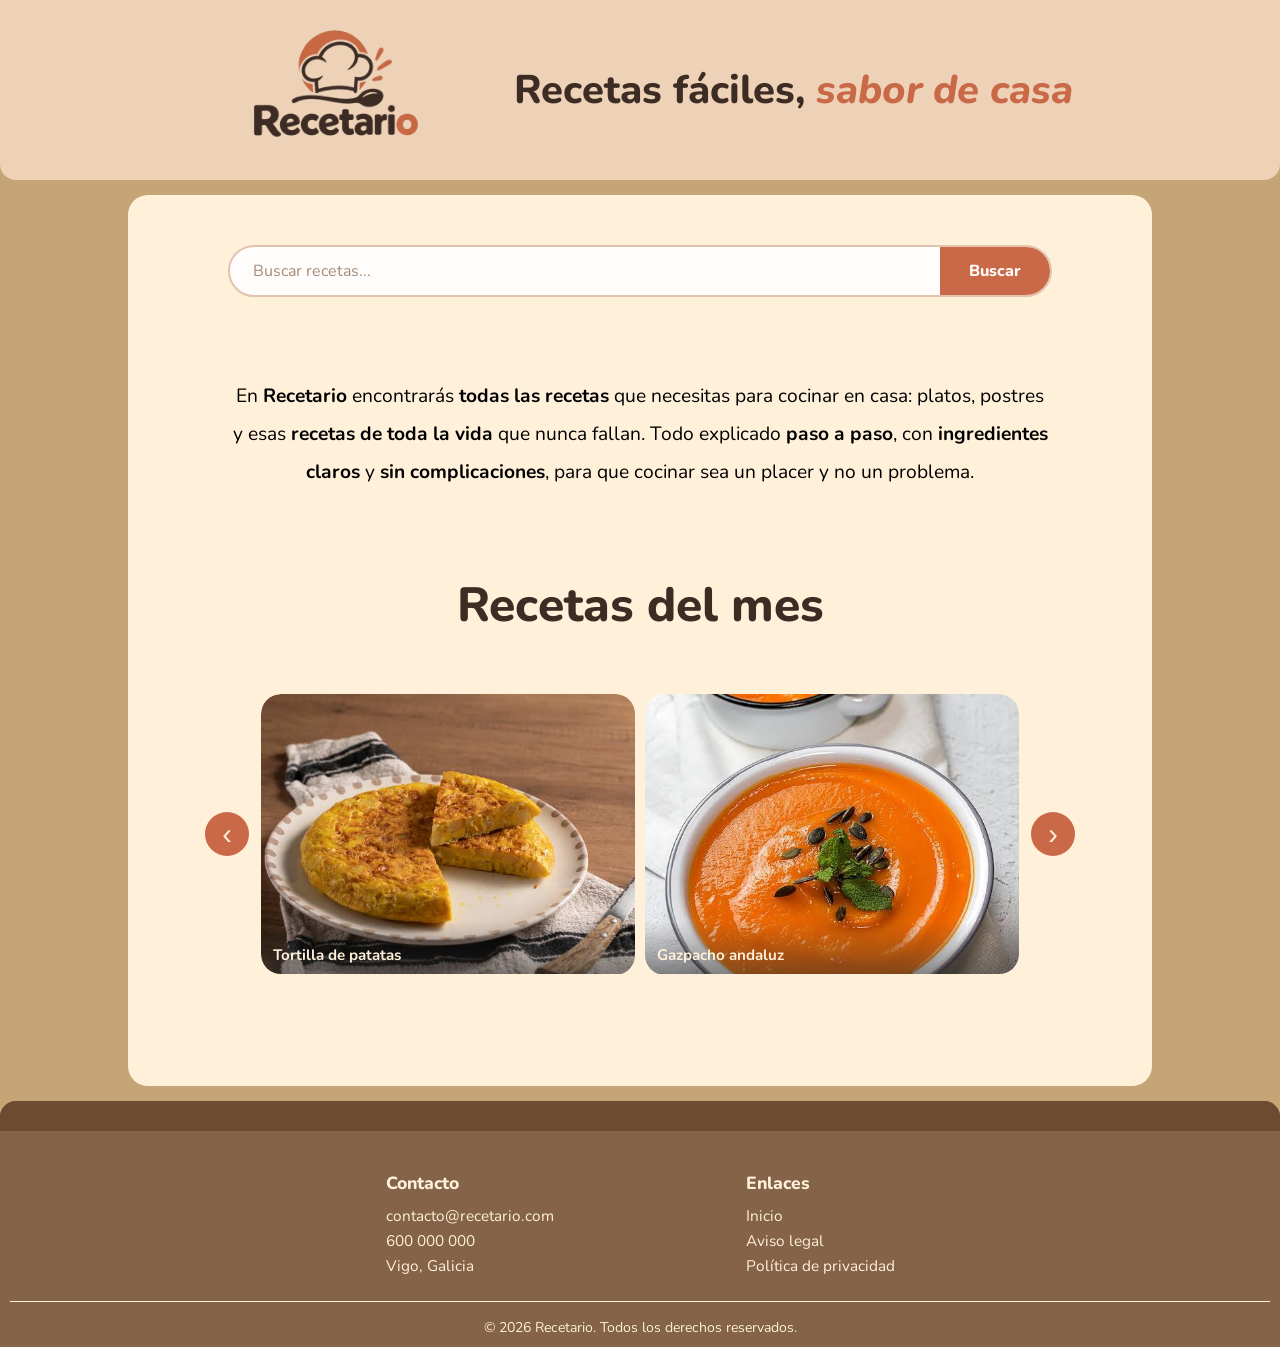
==== index.html @ d81f0fec "Initial commit" ====
<html lang="en">

<head>
    <meta charset="UTF-8" />
    <meta name="viewport" content="width=device-width, initial-scale=1.0" />
    <link rel="stylesheet" href="styles.css" />
    <link rel="icon" type="image/png" href="Images/Webicon.png" />
    <link rel="preconnect" href="https://fonts.googleapis.com">
    <link href="https://fonts.googleapis.com/css2?family=Nunito:wght@400;600;800&display=swap" rel="stylesheet">
    <link rel="stylesheet" href="Carousel\carousel.css" />
    <link rel="stylesheet" href="Search/search.css" />
    <title>Recetario</title>
</head>

<body>
    <div class="mainContainer">
        <header class="containerItem header">
            <a href="/index.html">
                <img class="headerLogo" src="/Images/Logo.png" alt="Recetario, ir a la página principal">
            </a>
            <div class="headerText">
                <h1>Recetas fáciles, <span>sabor de casa</b></h1>
            </div>
        </header>
        <main class="containerItem main">
            <search class="searchBar">
                <form>
                    <input type="search" name="q" placeholder="Buscar recetas..." aria-label="Buscar recetas">
                    <button type="submit">Buscar</button>
                </form>
            </search>

            <p class="mainText textoLargo">
                En <strong>Recetario</strong> encontrarás <strong>todas las recetas</strong>
                que necesitas para cocinar en casa: platos, postres y esas
                <strong>recetas de toda la vida</strong> que nunca fallan. Todo explicado
                <strong>paso a paso</strong>, con <strong>ingredientes claros</strong> y
                <strong>sin complicaciones</strong>, para que cocinar sea un placer y no un problema.
            </p>

            <p class="mainText textoCorto">
                En <strong>Recetario</strong> encontrarás <strong>todas las recetas</strong>
                para cocinar en casa: platos, postres y esas recetas de toda la vida, <strong>paso a paso</strong>
                y sin complicaciones para hacer en <strong>casa</strong>.
            </p>

            <h1 class="mainH1">Recetas del mes</h1>

            <section class="carousel" aria-label="Recetas del mes">
                <button class="carouselBtn prev" aria-label="Anterior">&#8249;</button>
                <div class="carouselViewport">
                    <div class="carouselTrack"></div>
                </div>
                <button class="carouselBtn next" aria-label="Siguiente">&#8250;</button>
            </section>

        </main>
        <footer class="containerItem footer">
            <div class="footerSeparator"></div>
            <div class="footerContent">
                <div class="footerCol">
                    <h3>Contacto</h3>
                    <address>
                        <p><a href="">contacto@recetario.com</a></p>
                        <p><a href="">600 000 000</a></p>
                        <p><a href="">Vigo, Galicia</a></p>
                    </address>
                </div>

                <div class="footerCol">
                    <h3>Enlaces</h3>
                    <ul>
                        <li><a href="index.html">Inicio</a></li>
                        <li><a href="#">Aviso legal</a></li>
                        <li><a href="#">Política de privacidad</a></li>
                    </ul>
                </div>

            </div>

            <p class="copyright">© 2026 Recetario. Todos los derechos reservados.</p>
        </footer>
    </div>
    <script src="Search/js/search.js" defer></script>
    <script src="Carousel\js\carousel.js" defer></script>
</body>

</html>
---- styles.css ----
:root {
  --bg: #c5a575;
  --header: #eed2b8;
  --headerText: #3d2c24;
  --headerTextSpan: #ca6947;
  --main: #fff0da;
  --aside: #e5cba4;
  --search: #fffdfc;
  --searchBorder: #e3c3ae;
  --serchHover: #a8552f;
  --searchPlaceholder: #a58b78;
  --footer: #846348;
  --footerSep: #6b4b31;
  --shadowOrange: rgba(201, 111, 69, 0.50);
  --shadowBlack: rgba(46, 46, 46, 0.55);
}

/* ---------------------------------------------BODY------------------------------------------------ */

body {
  background: var(--bg);
  margin: 0;
  font-family: 'Nunito', sans-serif;
}

/* ---------------------------------------------MAINCONTAINER------------------------------------------------ */

.mainContainer {
  min-height: 100vh;
  width: 100%;
  display: grid;
  grid-template-columns: minmax(0, 1fr);
  grid-template-rows: auto 1fr auto;
  gap: 15px;
  grid-template-areas:
    "header"
    "main"
    "footer";
}

/* ---------------------------------------------GENERALES------------------------------------------------ */

/*------------H------------*/
h1,
h2,
h3,
h4,
h5 {
  font-family: "Nunito", sans-serif;
  font-weight: 800;
  color: var(--headerText);
}

/* ---------------------------------------------HEADER------------------------------------------------ */

.header {
  grid-area: header;
  display: flex;
  flex-direction: row;
  align-items: center;
  justify-content: center;
  gap: 50px;
  max-height: 180px;
  background: var(--header);
  border-radius: 0px 0px 16px 16px;
}

/*------------LOGO------------*/

.headerLogo {
  height: 95%;
  width: auto;
}

.header>a {
  height: 100%;
}

/*------------TITLE------------*/

.headerText h1 {
  font-family: "Nunito", sans-serif;
  font-weight: 800;
  font-size: 2.5rem;
  color: var(--headerText);
}

.headerText h1 span {
  color: var(--headerTextSpan);
  font-weight: 800;
  font-style: italic;
}

/*-----------------------------------------------MAIN-------------------------------------------------*/

.main {
  grid-area: main;
  background: var(--main);
  margin: 0 10vw;
  border-radius: 20px;
}

/*------------SEARCHBAR------------*/

.searchBar form {
  display: flex;
  width: min(80%, 1500px);
  margin: 50 auto;
  background: var(--search);
  border: 2px solid var(--searchBorder);
  border-radius: 999px;
  overflow: hidden;
  transition:
    border-color 0.4s,
    box-shadow 0.4s;
}

.searchBar input::-webkit-search-cancel-button {
  -webkit-appearance: none;
  appearance: none;
}

.searchBar form:focus-within {
  border-color: var(--headerTextSpan);
  box-shadow: 0 0 0 4px var(--shadowOrange);
}

.searchBar input {
  flex: 1;
  padding: 0.8rem 1.4rem;
  border: none;
  outline: none;
  background: transparent;
  font-family: "Nunito", sans-serif;
  font-size: 1rem;
}

.searchBar input::placeholder {
  color: var(--searchPlaceholder);
}

.searchBar button {
  padding: 0 1.8rem;
  border: none;
  background: var(--headerTextSpan);
  color: var(--search);
  font-family: "Nunito", sans-serif;
  font-weight: 800;
  font-size: 1rem;
  cursor: pointer;
  transition: background 0.4s;
}

.searchBar button:hover {
  background: var(--serchHover);
}

/*------------MAINTEXT------------*/

.mainText {
  width: min(80%, 900px);
  margin: 80 auto;
  text-align: center;
  line-height: 2;
  font-size: 1.2rem;
}

.textoCorto {
  display: none;
}

/*------------MAINH1------------*/

.mainH1 {
  font-size: 3rem;
  text-align: center;
}

/* ---------------------------------------------FOOTER------------------------------------------------ */

.footer {
  grid-area: footer;
  background: var(--footer);
  border-radius: 16px 16px 0px 0px;
}

.footerSeparator {
  width: 100%;
  height: 30px;
  background: var(--footerSep);
  border-radius: 16px 16px 0px 0px;
}

.footerContent {
  margin: 0 auto;
  display: flex;
  justify-content: center;
  gap: 15%;
}

.footerCol h3 {
  margin: 40 0 0.6rem;
  font-size: 1.1rem;
  color: var(--main);
}

/*------------FOOTERLI------------*/

.footerCol p,
.footerCol li {
  margin: 0.25rem 0;
  font-size: 0.96rem;
}

.footerCol li:last-child {
  margin-bottom: 15;
}

.footerCol ul {
  margin: 0;
  padding: 0;
  list-style: none;
}

.footerCol address {
  font-style: normal;
}

/*------------FOOTER A------------*/

.footer a {
  color: var(--main);
  text-decoration: none;
}

.footer a:hover {
  color: var(--bg);
  text-decoration: underline;
}

/*------------COPYRIGHT------------*/

.copyright {
  margin: 10;
  padding-top: 1rem;
  border-top: 1px solid var(--main);
  text-align: center;
  font-size: 0.88rem;
  color: var(--main);
}

/* ---------------------------------------------MEDIA QUERIES------------------------------------------------ */

/*------------TABLETS------------*/
@media only screen and (min-width: 768px) and (max-width: 1080px) {
  .mainContainer {
    gap: 10px;
    column-gap: 0;
  }

  .header {
    gap: 25px;
    max-height: 145px;
  }

  .headerLogo {
    height: 88%;
  }

  .headerText h1 {
    font-size: 2rem;
  }

  .main {
    margin: 0 5vw;
    border-radius: 16px;
  }

  .searchBar form {
    width: 85%;
    margin: 35px auto;
  }

  .searchBar button {
    display: none;
  }

  .mainText {
    width: 84%;
    margin: 55px auto;
    line-height: 1.8;
    font-size: 1rem;
  }

  .mainH1 {
    font-size: 2.5rem;
  }

  .carousel {
    width: 92%;
    margin: 2.5rem auto 5rem;
  }

  .carouselBtn {
    display: none;
  }

  .footerContent {
    gap: 12%;
  }

  .footerCol h3 {
    margin-top: 30px;
    font-size: 1rem;
  }

  .footerCol p,
  .footerCol li {
    font-size: 0.85rem;
  }
}

/*------------MOVILES------------*/
@media only screen and (max-width: 768px) {
  .mainContainer {
    min-height: 100vh;
    min-height: 100dvh;
    grid-template-rows: auto auto 1fr;
    ;
  }

  .header {
    gap: 0px;
    max-height: 130px;
  }

  .headerLogo {
    height: 88%;
    margin-top: 5px;
  }

  .main {
    margin: 0 4vw;
  }

  .searchBar form {
    margin: 30px auto;
    height: 40px;
  }

  .searchBar button {
    display: none;
  }

  .mainText {
    width: min(80%, 900px);
    margin: auto;
    text-align: center;
    line-height: 1.8;
    font-size: 0.95rem;
  }

  .textoLargo {
    display: none;
  }

  .textoCorto {
    display: block;
  }

  .mainH1 {
    font-size: 2.2rem;
  }

  .headerText h1 {
    font-size: 1.35rem;
  }

  .footer {
    justify-content: flex-start;
    height: auto;
    max-height: none;
    display: flex;
    flex-direction: column
  }

  .footerSeparator {
    height: 20px;
  }

  .footerContent {
    gap: 10%;
  }

  .footerCol {
    flex: 0 0 auto;
  }

  .footerCol h3 {
    margin: 8 0 0.3rem;
    font-size: 1rem;
    color: var(--main);
  }

  .footerCol p,
  .footerCol li {
    margin: 0.2rem 0;
    font-size: 0.8rem;
  }

  .footerCol li:last-child {
    margin-bottom: 5;
  }

  .copyright {
    padding-top: 0.5rem;
    font-size: 0.7rem;
    margin-top: auto;
  }
}
---- Search/search.css ----
.searchBar {
  position: relative;
  z-index: 10;
}

.searchBar.open form,
.searchBar.open form:focus-within {
  border-radius: var(--bar-r) var(--bar-r) 0 0;
  border-color: var(--searchBorder);
  border-bottom-color: transparent;
  box-shadow: none;
}

/*------------RECOMENDACIONES------------*/

.searchSuggestions {
  position: absolute;
  margin: 0;
  padding: 0 0.4rem 0.5rem;
  list-style: none;
  background: var(--search);
  border: 2px solid var(--searchBorder);
  border-top: none;
  border-radius: 0 0 var(--bar-r, 24px) var(--bar-r, 24px);
  box-shadow: 0 14px 18px -10px var(--shadow);
  font-family: 'Nunito', sans-serif;
  box-sizing: border-box;
}

.searchSuggestions[hidden] {
  display: none;
}

.searchSuggestions a {
  display: flex;
  align-items: center;
  gap: 0.75rem;
  padding: 0.5rem 0.6rem;
  border-radius: 12px;
  color: var(--headerText);
  text-decoration: none;
}

.searchSuggestions li.active a,
.searchSuggestions a:hover {
  background: var(--main);
}

.searchSuggestions img {
  flex: none;
  width: 48px;
  height: 48px;
  object-fit: cover;
  border-radius: 8px;
}

.suggestTitle {
  display: block;
  font-weight: 700;
}

.suggestCat {
  display: block;
  font-size: 0.8rem;
  opacity: 0.7;
}

.searchSuggestions .noResults {
  padding: 0.75rem 1rem;
  color: var(--headerText);
}
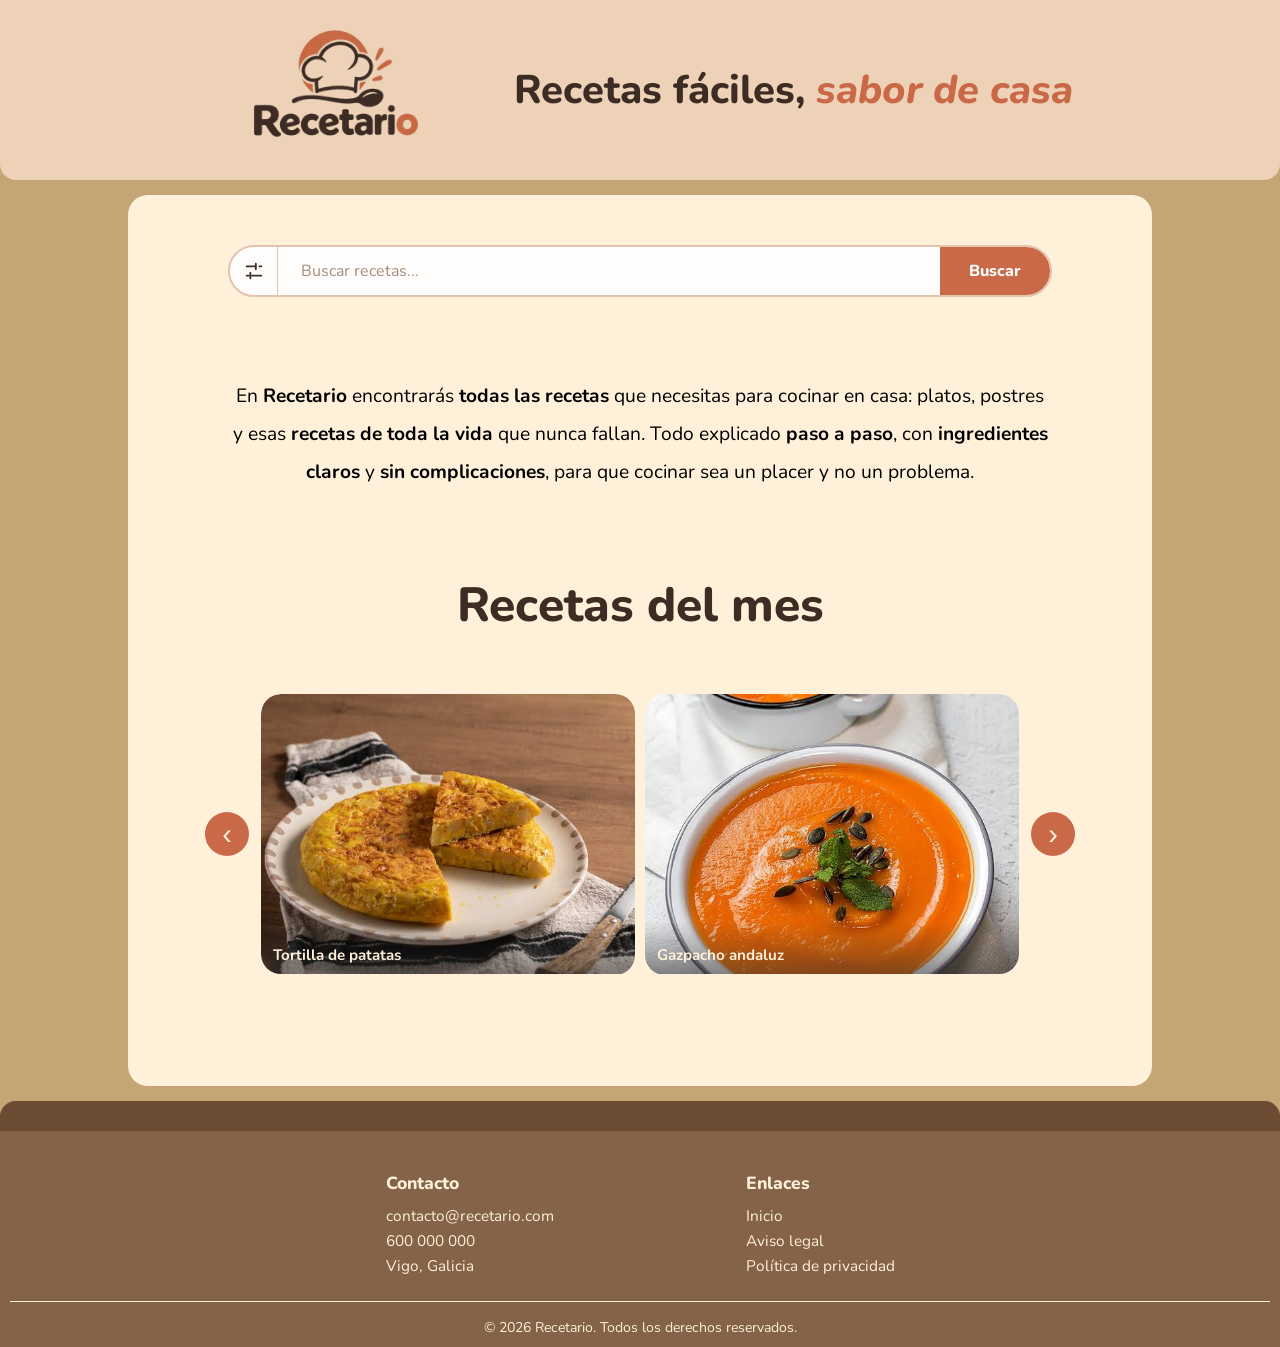
==== commit 96eafa3b: "Improve Spanish metadata and page markup Set Spanish language and recipe descriptions on key pages, " ====
--- a/index.html
+++ b/index.html
@@ -1,13 +1,14 @@
-<html lang="en">
+<html lang="es">
 
 <head>
     <meta charset="UTF-8" />
     <meta name="viewport" content="width=device-width, initial-scale=1.0" />
+    <meta name="description" content="Recetas fáciles paso a paso, con ingredientes, información nutricional, tiempo y dificultad." />
     <link rel="stylesheet" href="styles.css" />
     <link rel="icon" type="image/png" href="Images/Webicon.png" />
     <link rel="preconnect" href="https://fonts.googleapis.com">
     <link href="https://fonts.googleapis.com/css2?family=Nunito:wght@400;600;800&display=swap" rel="stylesheet">
-    <link rel="stylesheet" href="Carousel\carousel.css" />
+    <link rel="stylesheet" href="Carousel/carousel.css" />
     <link rel="stylesheet" href="Search/search.css" />
     <title>Recetario</title>
 </head>
@@ -19,7 +20,7 @@
                 <img class="headerLogo" src="/Images/Logo.png" alt="Recetario, ir a la página principal">
             </a>
             <div class="headerText">
-                <h1>Recetas fáciles, <span>sabor de casa</b></h1>
+                <h1>Recetas fáciles, <span>sabor de casa</span></h1>
             </div>
         </header>
         <main class="containerItem main">
@@ -82,7 +83,7 @@
         </footer>
     </div>
     <script src="Search/js/search.js" defer></script>
-    <script src="Carousel\js\carousel.js" defer></script>
+    <script src="Carousel/js/carousel.js" defer></script>
 </body>
 
-</html>+</html>
--- a/Carousel/carousel.css
+++ b/Carousel/carousel.css
@@ -0,0 +1,103 @@
+.carousel {
+  min-width: 0;
+  width: 85%;
+  margin: 3.5rem auto 7rem auto;
+  display: flex;
+  align-items: center;
+  justify-content: center;
+  gap: 0.75rem;
+  --slide-w: 220px;
+  --gap: 10px;
+}
+
+.carouselViewport {
+  flex: none;
+  overflow: hidden;
+  border-radius: 20px;
+  max-width: 100%;
+  touch-action: pan-y;
+}
+
+.carouselTrack {
+  display: flex;
+  gap: var(--gap);
+  will-change: transform;
+}
+
+/*------------SLIDE------------*/
+.carouselSlide {
+  position: relative;
+  flex: 0 0 var(--slide-w);
+  aspect-ratio: 4 / 3;
+  display: block;
+  border-radius: 20px;
+  overflow: hidden;
+  text-decoration: none;
+}
+
+.carouselSlide img {
+  display: block;
+  width: 100%;
+  height: 100%;
+  object-fit: cover;
+  transition: transform 0.5s;
+}
+
+.carouselSlide:hover img {
+  transform: scale(1.12);
+}
+
+.carouselSlide span {
+  position: absolute;
+  inset: auto 0 0 0;
+  padding: 1.5rem 0.75rem 0.6rem;
+  background: linear-gradient(transparent, var(--shadowBlack));
+  color: var(--main);
+  font-family: 'Nunito', sans-serif;
+  font-weight: 700;
+  font-size: 0.95rem;
+}
+
+/*------------BOTONES------------*/
+.carouselBtn {
+  flex: none;
+  width: 44px;
+  height: 44px;
+  border: none;
+  border-radius: 50%;
+  background: var(--headerTextSpan);
+  color: var(--main);
+  ;
+  font-size: 1.8rem;
+  line-height: 1;
+  cursor: pointer;
+  transition: background 0.2s, transform 0.2s;
+}
+
+.carouselBtn:hover {
+  background: var(--headerTextSpan);
+  transform: scale(1.1);
+}
+
+/* ---------------------------------------------MEDIA QUERIES------------------------------------------------ */
+
+/*------------MOVILES------------*/
+@media only screen and (max-width: 768px) {
+  .main {
+    align-self: start;
+  }
+
+  .carousel {
+    width: 95%;
+    margin: 1.5rem auto 2rem auto;
+    --gap: 8px;
+  }
+
+  .carouselBtn {
+    display: none;
+  }
+
+  .carouselSlide span {
+    font-size: 0.85rem;
+  }
+}
--- a/Search/search.css
+++ b/Search/search.css
@@ -1,6 +1,6 @@
 .searchBar {
   position: relative;
-  z-index: 10;
+  z-index: 30;
 }
 
 .searchBar.open form,
@@ -9,6 +9,109 @@
   border-color: var(--searchBorder);
   border-bottom-color: transparent;
   box-shadow: none;
+}
+
+.searchBar .filterToggle {
+  display: flex;
+  flex: 0 0 48px;
+  align-items: center;
+  justify-content: center;
+  align-self: stretch;
+  width: 48px;
+  margin: 0;
+  padding: 0;
+  border: 0;
+  border-right: 1px solid var(--searchBorder);
+  border-radius: 0;
+  background: transparent;
+  color: var(--headerText);
+  cursor: pointer;
+  transition: background 0.2s, color 0.2s;
+}
+
+.filterToggle svg {
+  width: 22px;
+  height: 22px;
+  fill: none;
+  stroke: currentColor;
+  stroke-linecap: round;
+  stroke-width: 2;
+}
+
+.searchBar .filterToggle:hover,
+.searchBar .filterToggle:focus-visible,
+.searchBar .filterToggle.active {
+  background: var(--headerTextSpan);
+  color: var(--search);
+  outline: none;
+}
+
+.searchFilters {
+  position: absolute;
+  z-index: 25;
+  display: grid;
+  grid-template-columns: repeat(3, minmax(0, 1fr));
+  gap: 0.75rem;
+  width: min(80%, 1500px);
+  box-sizing: border-box;
+  max-height: 0;
+  margin: 0;
+  padding: 0 0.9rem;
+  overflow: hidden;
+  background: var(--search);
+  border: 2px solid var(--searchBorder);
+  border-top: 0;
+  border-radius: 0 0 20px 20px;
+  box-shadow: 0 14px 22px -12px var(--shadowBlack);
+  opacity: 0;
+  transform: translateY(-6px);
+  transform-origin: top;
+  transition: max-height 0.28s ease, padding 0.28s ease, opacity 0.2s ease,
+    transform 0.28s ease;
+}
+
+.searchFilters[hidden] {
+  display: none;
+}
+
+.searchFilters.expanded {
+  max-height: 180px;
+  padding: 0.9rem;
+  opacity: 1;
+  transform: translateY(0);
+}
+
+.searchBar.filterOpen form,
+.searchBar.filterOpen form:focus-within {
+  border-radius: 20px 20px 0 0;
+  border-color: var(--searchBorder);
+  border-bottom-color: transparent;
+  box-shadow: none;
+}
+
+.searchBar.filterOpen .filterToggle {
+  background: rgb(from var(--searchBorder) r g b / 25%);
+  color: var(--headerTextSpan);
+}
+
+.searchFilters label {
+  display: grid;
+  gap: 0.3rem;
+  min-width: 0;
+  color: var(--headerText);
+  font-family: 'Nunito', sans-serif;
+  font-size: 0.8rem;
+  font-weight: 800;
+}
+
+.searchFilters select {
+  min-width: 0;
+  padding: 0.55rem 0.65rem;
+  border: 1px solid var(--searchBorder);
+  border-radius: 9px;
+  background: var(--search);
+  color: var(--headerText);
+  font: inherit;
 }
 
 /*------------RECOMENDACIONES------------*/
@@ -68,4 +171,24 @@
 .searchSuggestions .noResults {
   padding: 0.75rem 1rem;
   color: var(--headerText);
-}+}
+
+.categorySearch .searchFilters {
+  width: 100%;
+}
+
+@media only screen and (max-width: 768px) {
+  .searchFilters {
+    grid-template-columns: 1fr;
+    gap: 0.55rem;
+    padding: 0.75rem;
+  }
+
+  .searchFilters {
+    width: 85%;
+  }
+
+  .searchBar .filterToggle {
+    display: flex;
+  }
+}
